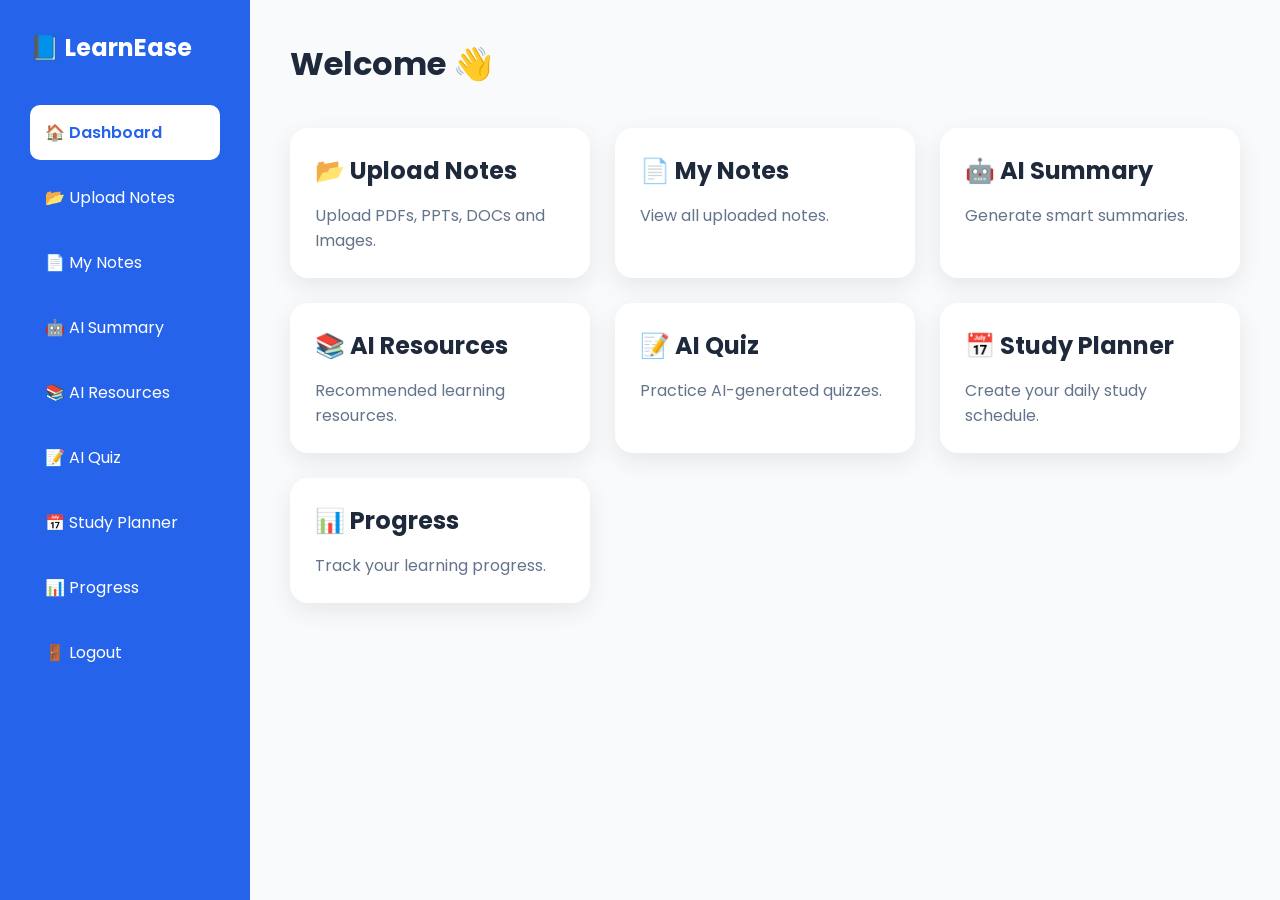
==== frontend/dashboard.html @ 3a9b4883 "Created Sign Up,Login,upload notes and my notes features" ====
<!DOCTYPE html>
<html lang="en">

<head>

    <meta charset="UTF-8">

    <meta name="viewport"
          content="width=device-width, initial-scale=1.0">

    <title>Dashboard | LearnEase</title>

    <link href="https://fonts.googleapis.com/css2?family=Poppins:wght@300;400;500;600;700&display=swap"
          rel="stylesheet">

    <link rel="stylesheet"
          href="css/style.css">

    <link rel="stylesheet"
          href="css/dashboard.css">

</head>

<body>

<div class="dashboard">

    <!-- Sidebar -->

    <aside class="sidebar">

        <h2>📘 LearnEase</h2>

        <ul>

            <li class="active">🏠 Dashboard</li>

            <li>📂 Upload Notes</li>

            <li>📄 My Notes</li>

            <li>🤖 AI Summary</li>

            <li>📚 AI Resources</li>

            <li>📝 AI Quiz</li>

            <li>📅 Study Planner</li>

            <li>📊 Progress</li>

            <li id="logout">🚪 Logout</li>

        </ul>

    </aside>

    <!-- Main Content -->

    <main class="main-content">

        <div class="topbar">

            <h1 id="welcomeText">
                Welcome 👋
            </h1>

        </div>

        <div class="cards">

            <div
class="dashboard-card"
onclick="window.location.href='upload.html'">

    <h2>📂 Upload Notes</h2>

    <p>Upload PDFs, PPTs, DOCs and Images.</p>

</div>

            <div class="dashboard-card"
     onclick="window.location.href='my-notes.html'">

    <h2>📄 My Notes</h2>

    <p>View all uploaded notes.</p>

</div>

            <div class="dashboard-card">

                <h2>🤖 AI Summary</h2>

                <p>Generate smart summaries.</p>

            </div>

            <div class="dashboard-card">

                <h2>📚 AI Resources</h2>

                <p>Recommended learning resources.</p>

            </div>

            <div class="dashboard-card">

                <h2>📝 AI Quiz</h2>

                <p>Practice AI-generated quizzes.</p>

            </div>

            <div class="dashboard-card">

                <h2>📅 Study Planner</h2>

                <p>Create your daily study schedule.</p>

            </div>

            <div class="dashboard-card">

                <h2>📊 Progress</h2>

                <p>Track your learning progress.</p>

            </div>

        </div>

    </main>

</div>

<script src="js/dashboard.js"></script>

</body>

</html>
---- frontend/css/style.css ----
*{
    margin:0;
    padding:0;
    box-sizing:border-box;
    font-family:"Poppins",sans-serif;
}

body{
    background:#F8FAFC;
    color:#1E293B;
}

.container{
    width:90%;
    max-width:1200px;
    margin:auto;
}

.navbar{
    display:flex;
    justify-content:space-between;
    align-items:center;
    padding:20px 0;
}

.logo{
    font-size:28px;
    font-weight:700;
    color:#2563EB;
}

.nav-links{
    display:flex;
    gap:15px;
}

.btn{
    padding:12px 24px;
    border:none;
    border-radius:8px;
    cursor:pointer;
    font-size:16px;
    text-decoration:none;
    transition:.3s;
}

.btn-primary{
    background:#2563EB;
    color:white;
}

.btn-primary:hover{
    background:#1D4ED8;
}

.btn-outline{
    border:2px solid #2563EB;
    color:#2563EB;
    background:white;
}

.btn-outline:hover{
    background:#2563EB;
    color:white;
}

.hero{
    display:flex;
    justify-content:space-between;
    align-items:center;
    min-height:80vh;
}

.hero-text{
    width:50%;
}

.hero-text h1{
    font-size:52px;
    margin-bottom:20px;
}

.hero-text p{
    font-size:20px;
    color:#64748B;
    margin-bottom:30px;
    line-height:1.6;
}

.hero-image{
    width:45%;
}

.hero-image img{
    width:100%;
}

.features{
    display:grid;
    grid-template-columns:repeat(auto-fit,minmax(250px,1fr));
    gap:20px;
    margin:80px 0;
}

.card{
    background:white;
    border-radius:15px;
    padding:25px;
    box-shadow:0 5px 15px rgba(0,0,0,.08);
}

.card h3{
    margin-bottom:15px;
}

.card p{
    color:#64748B;
    line-height:1.6;
}
.auth-container{

    display:flex;

    justify-content:center;

    align-items:center;

    height:100vh;

}

.auth-card{

    width:420px;

    background:white;

    padding:40px;

    border-radius:20px;

    box-shadow:0 10px 30px rgba(0,0,0,.1);

}

.auth-card h1{

    text-align:center;

    color:#2563EB;

    margin-bottom:10px;

}

.auth-card h2{

    text-align:center;

    margin-bottom:30px;

}

.auth-card form{

    display:flex;

    flex-direction:column;

    gap:18px;

}

.auth-card input{

    padding:15px;

    border:1px solid #E2E8F0;

    border-radius:10px;

    font-size:16px;

}

.auth-card button{

    width:100%;

}

.auth-card p{

    margin-top:20px;

    text-align:center;

}

.auth-card a{

    color:#2563EB;

    text-decoration:none;

    font-weight:600;

}
.error{

    color:#EF4444;

    font-size:14px;

    margin-top:-12px;

    margin-bottom:6px;

    display:block;

}

.success{

    color:#16A34A;

    font-size:15px;

    text-align:center;

    margin-top:15px;

}
#message{

    margin-top:20px;

    text-align:center;

    font-weight:600;

    min-height:20px;

}
---- frontend/css/dashboard.css ----
.dashboard{

    display:flex;

    min-height:100vh;

}

.sidebar{

    width:250px;

    background:#2563EB;

    color:white;

    padding:30px;

}

.sidebar h2{

    margin-bottom:40px;

}

.sidebar ul{

    list-style:none;

}

.sidebar li{

    padding:15px;

    border-radius:10px;

    margin-bottom:10px;

    cursor:pointer;

    transition:.3s;

}

.sidebar li:hover{

    background:rgba(255,255,255,.15);

}

.active{

    background:white;

    color:#2563EB;

    font-weight:600;

}

.main-content{

    flex:1;

    padding:40px;

    background:#F8FAFC;

}

.topbar{

    margin-bottom:40px;

}

.cards{

    display:grid;

    grid-template-columns:repeat(auto-fit,minmax(250px,1fr));

    gap:25px;

}

.dashboard-card{

    background:white;

    border-radius:18px;

    padding:25px;

    box-shadow:0 8px 25px rgba(0,0,0,.08);

    transition:.3s;

    cursor:pointer;

}

.dashboard-card:hover{

    transform:translateY(-5px);

}

.dashboard-card h2{

    margin-bottom:15px;

}

.dashboard-card p{

    color:#64748B;

}
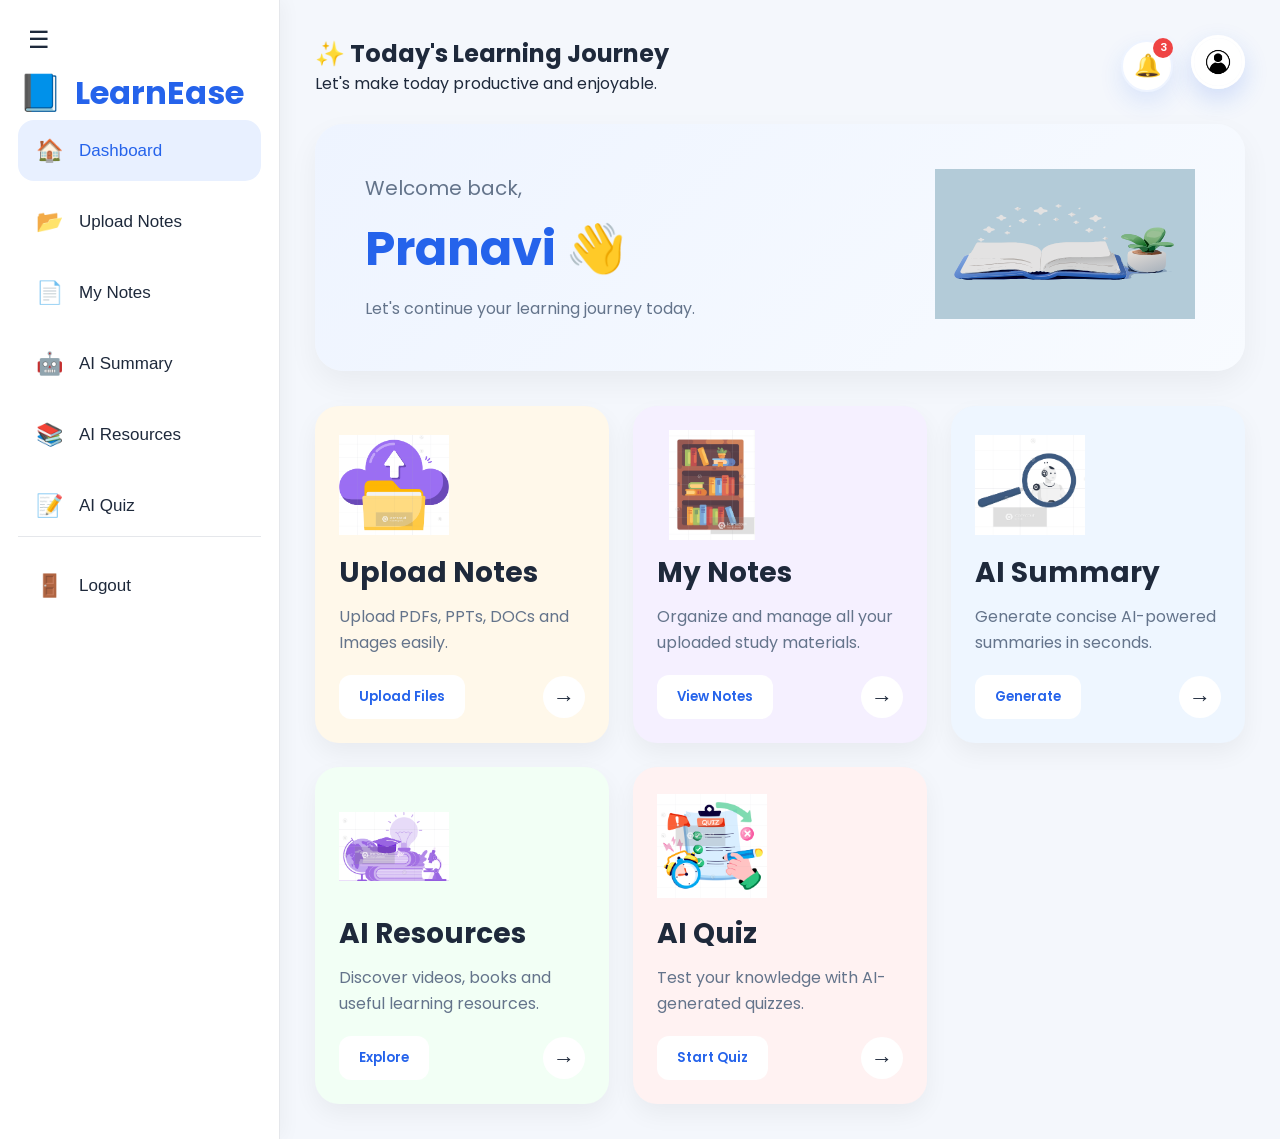
==== commit fd2453b8: "complete LearnEase AI dashboard" ====
--- a/frontend/dashboard.html
+++ b/frontend/dashboard.html
@@ -25,106 +25,397 @@
 
 <div class="dashboard">
 
-    <!-- Sidebar -->
+    <!-- ================= Sidebar ================= -->
 
     <aside class="sidebar">
 
-        <h2>📘 LearnEase</h2>
-
-        <ul>
-
-            <li class="active">🏠 Dashboard</li>
-
-            <li>📂 Upload Notes</li>
-
-            <li>📄 My Notes</li>
-
-            <li>🤖 AI Summary</li>
-
-            <li>📚 AI Resources</li>
-
-            <li>📝 AI Quiz</li>
-
-            <li>📅 Study Planner</li>
-
-            <li>📊 Progress</li>
-
-            <li id="logout">🚪 Logout</li>
-
-        </ul>
+        <div class="sidebar-top">
+
+            <div class="menu-toggle" id="menuToggle">
+                ☰
+            </div>
+
+            <div class="logo">
+
+    <span class="logo-icon">📘</span>
+
+    <span class="logo-text">
+        LearnEase
+    </span>
+
+</div>
+
+        </div>
+
+        <nav class="sidebar-menu">
+
+            <div class="menu-item active"
+                 onclick="window.location.href='dashboard.html'">
+
+                <span class="menu-icon">🏠</span>
+
+                <span class="menu-text">
+                    Dashboard
+                </span>
+
+            </div>
+
+            <div class="menu-item"
+                 onclick="window.location.href='upload.html'">
+
+                <span class="menu-icon">📂</span>
+
+                <span class="menu-text">
+                    Upload Notes
+                </span>
+
+            </div>
+
+            <div class="menu-item"
+                 onclick="window.location.href='my-notes.html'">
+
+                <span class="menu-icon">📄</span>
+
+                <span class="menu-text">
+                    My Notes
+                </span>
+
+            </div>
+
+            <div class="menu-item"
+                 onclick="window.location.href='ai-summary.html'">
+
+                <span class="menu-icon">🤖</span>
+
+                <span class="menu-text">
+                    AI Summary
+                </span>
+
+            </div>
+
+            <div class="menu-item"
+                 onclick="window.location.href='resources.html'">
+
+                <span class="menu-icon">📚</span>
+
+                <span class="menu-text">
+                    AI Resources
+                </span>
+
+            </div>
+
+            <div class="menu-item"
+                 onclick="window.location.href='quiz.html'">
+
+                <span class="menu-icon">📝</span>
+
+                <span class="menu-text">
+                    AI Quiz
+                </span>
+
+            </div>
+
+        </nav>
+
+        <div class="logout-section">
+
+            <div class="menu-item logout" id="sidebarLogout">
+
+    <span class="menu-icon">🚪</span>
+
+    <span class="menu-text">Logout</span>
+
+</div>
+
+        </div>
 
     </aside>
 
-    <!-- Main Content -->
+    <!-- ================= Main ================= -->
 
     <main class="main-content">
 
-        <div class="topbar">
-
-            <h1 id="welcomeText">
-                Welcome 👋
-            </h1>
-
-        </div>
-
-        <div class="cards">
-
-            <div
-class="dashboard-card"
-onclick="window.location.href='upload.html'">
-
-    <h2>📂 Upload Notes</h2>
-
-    <p>Upload PDFs, PPTs, DOCs and Images.</p>
-
-</div>
-
-            <div class="dashboard-card"
-     onclick="window.location.href='my-notes.html'">
-
-    <h2>📄 My Notes</h2>
-
-    <p>View all uploaded notes.</p>
-
-</div>
-
-            <div class="dashboard-card">
-
-                <h2>🤖 AI Summary</h2>
-
-                <p>Generate smart summaries.</p>
-
-            </div>
-
-            <div class="dashboard-card">
-
-                <h2>📚 AI Resources</h2>
-
-                <p>Recommended learning resources.</p>
-
-            </div>
-
-            <div class="dashboard-card">
-
-                <h2>📝 AI Quiz</h2>
-
-                <p>Practice AI-generated quizzes.</p>
-
-            </div>
-
-            <div class="dashboard-card">
-
-                <h2>📅 Study Planner</h2>
-
-                <p>Create your daily study schedule.</p>
-
-            </div>
-
-            <div class="dashboard-card">
-
-                <h2>📊 Progress</h2>
-
-                <p>Track your learning progress.</p>
+        <!-- Top Navigation -->
+
+        <div class="top-navbar">
+
+            <div class="top-left">
+
+              <h2>
+    ✨ Today's Learning Journey
+</h2>
+
+<p>
+    Let's make today productive and enjoyable.
+</p>
+
+            </div>
+
+            <div class="top-right">
+
+<div class="notification-container">
+
+    <div class="notification" id="notificationBtn">
+
+        🔔
+
+        <span class="notification-badge">3</span>
+
+    </div>
+
+    <div class="notification-dropdown" id="notificationDropdown">
+
+        <h3>🔔 Notifications</h3>
+
+        <div class="notification-item">
+
+            <strong>📂 Upload Complete</strong>
+
+            <p>Your notes were uploaded successfully.</p>
+
+            <small>2 min ago</small>
+
+        </div>
+
+        <div class="notification-item">
+
+            <strong>🤖 AI Summary</strong>
+
+            <p>Your summary has been generated.</p>
+
+            <small>10 min ago</small>
+
+        </div>
+
+        <div class="notification-item">
+
+            <strong>📚 Welcome</strong>
+
+            <p>Welcome to LearnEase!</p>
+
+            <small>Today</small>
+
+        </div>
+
+    </div>
+
+</div>
+
+    <div class="profile-container">
+
+        <img src="images/profile.jpg"
+             class="profile-image"
+             id="profileBtn"
+             alt="Profile">
+
+        <div class="profile-dropdown" id="profileDropdown">
+
+            <div class="profile-header">
+
+                <img src="images/profile.jpg"
+                     class="dropdown-profile">
+
+                <h3 id="profileName">Pranavi</h3>
+
+                <p id="profileEmail">
+                    pranavi@gmail.com
+                </p>
+
+            </div>
+
+            <hr>
+
+            <div class="dropdown-item" id="myProfile">
+
+                👤 My Profile
+
+            </div>
+
+            <div class="dropdown-item" id="dropdownLogout">
+
+    🚪 Logout
+
+</div>
+
+        </div>
+
+    </div>
+
+</div>
+
+        </div>
+
+        <!-- Hero Banner -->
+
+        <div class="hero-banner">
+
+            <div class="hero-left">
+
+                <p class="hero-small">
+
+                    Welcome back,
+
+                </p>
+
+                <h1 id="welcomeText">
+
+                    Pranavi 👋
+
+                </h1>
+
+                <p class="hero-description">
+
+                    Let's continue your learning journey today.
+
+                </p>
+
+            </div>
+
+            <div class="hero-right">
+
+                <img src="images/hero-book.svg"
+                     alt="Hero">
+
+            </div>
+
+        </div>
+
+        <!-- Feature Cards will come here -->
+                 <!-- ================= Feature Cards ================= -->
+
+        <div class="cards-container">
+
+            <!-- Upload -->
+
+            <div class="feature-card upload-card"
+                 onclick="window.location.href='upload.html'">
+
+                <img src="images/upload.png"
+                     alt="Upload">
+
+                <h2>Upload Notes</h2>
+
+                <p>
+                    Upload PDFs, PPTs, DOCs and Images easily.
+                </p>
+
+                <div class="card-footer">
+
+                    <button>
+                        Upload Files
+                    </button>
+
+                    <span>→</span>
+
+                </div>
+
+            </div>
+
+
+            <!-- My Notes -->
+
+            <div class="feature-card notes-card"
+                 onclick="window.location.href='my-notes.html'">
+
+                <img src="images/notes.png"
+                     alt="Notes">
+
+                <h2>My Notes</h2>
+
+                <p>
+                    Organize and manage all your uploaded study materials.
+                </p>
+
+                <div class="card-footer">
+
+                    <button>
+                        View Notes
+                    </button>
+
+                    <span>→</span>
+
+                </div>
+
+            </div>
+
+
+            <!-- AI Summary -->
+
+            <div class="feature-card summary-card"
+                 onclick="window.location.href='ai-summary.html'">
+
+                <img src="images/robot.png"
+                     alt="Summary">
+
+                <h2>AI Summary</h2>
+
+                <p>
+                    Generate concise AI-powered summaries in seconds.
+                </p>
+
+                <div class="card-footer">
+
+                    <button>
+                        Generate
+                    </button>
+
+                    <span>→</span>
+
+                </div>
+
+            </div>
+
+
+            <!-- AI Resources -->
+
+            <div class="feature-card resources-card"
+                 onclick="window.location.href='resources.html'">
+
+                <img src="images/resources.png"
+                     alt="Resources">
+
+                <h2>AI Resources</h2>
+
+                <p>
+                    Discover videos, books and useful learning resources.
+                </p>
+
+                <div class="card-footer">
+
+                    <button>
+                        Explore
+                    </button>
+
+                    <span>→</span>
+
+                </div>
+
+            </div>
+
+
+            <!-- AI Quiz -->
+
+            <div class="feature-card quiz-card"
+                 onclick="window.location.href='quiz.html'">
+
+                <img src="images/quiz.png"
+                     alt="Quiz">
+
+                <h2>AI Quiz</h2>
+
+                <p>
+                    Test your knowledge with AI-generated quizzes.
+                </p>
+
+                <div class="card-footer">
+
+                    <button>
+                        Start Quiz
+                    </button>
+
+                    <span>→</span>
+
+                </div>
 
             </div>
 
@@ -138,4 +429,5 @@
 
 </body>
 
+
 </html>
--- a/frontend/css/dashboard.css
+++ b/frontend/css/dashboard.css
@@ -1,121 +1,679 @@
+/* LearnEase Dashboard V2 */
+
+/* ---------- Base ---------- */
+*{
+    margin:0;
+    padding:0;
+    box-sizing:border-box;
+}
+
+body{
+    font-family:'Poppins',sans-serif;
+    background:#F4F7FC;
+    color:#1E293B;
+}
+
 .dashboard{
-
-    display:flex;
-
+    display:flex;
     min-height:100vh;
-
-}
+}
+
+/* ---------- Sidebar ---------- */
 
 .sidebar{
-
-    width:250px;
-
+    width:280px;
+    background:#fff;
+    border-right:1px solid #E5E7EB;
+    display:flex;
+    flex-direction:column;
+    
+    padding:18px;
+    box-shadow:4px 0 18px rgba(0,0,0,.04);
+}
+
+.sidebar-top{
+    display:flex;
+    flex-direction:column;
+    gap:5px;
+}
+
+.menu-toggle{
+    width:42px;
+    height:42px;
+    display:flex;
+    justify-content:center;
+    align-items:center;
+    font-size:24px;
+    border-radius:12px;
+    cursor:pointer;
+    transition:.3s;
+    margin-bottom:0px;
+}
+
+.menu-toggle:hover{
+    background:#EEF4FF;
+}
+
+.logo{
+    display:flex;
+    align-items:center;
+    gap:12px;
+    margin-bottom:0px;
+}
+
+.logo-image{
+    width:42px;
+    height:42px;
+    object-fit:contain;
+}
+
+.logo-icon{
+    font-size:36px;
+}
+
+.logo-text{
+    font-size:32px;
+    font-weight:700;
+    color:#2563EB;
+}
+
+.sidebar-menu{
+    display:flex;
+    flex-direction:column;
+    gap:10px;
+}
+
+.menu-item{
+    display:flex;
+    align-items:center;
+    gap:16px;
+    padding:14px 18px;
+    border-radius:16px;
+    cursor:pointer;
+    transition:.25s;
+}
+
+.menu-item:hover{
+    background:#F3F7FF;
+}
+
+.menu-icon{
+    font-size:22px;
+}
+
+.menu-text{
+    font-size:17px;
+    font-weight:500;
+}
+
+.active{
+    background:#E8F0FF;
+    color:#2563EB;
+    font-weight:600;
+}
+
+.logout-section{
+    border-top:1px solid #E5E7EB;
+    padding-top:18px;
+}
+
+/* ---------- Main ---------- */
+
+.main-content{
+    flex:1;
+    padding:35px;
+}
+
+.top-navbar{
+    display:flex;
+    justify-content:space-between;
+    align-items:center;
+    margin-bottom:28px;
+}
+
+.good-text{
+    color:#64748B;
+    font-weight:500;
+}
+
+.top-right{
+    display:flex;
+    align-items:center;
+    gap:18px;
+}
+
+.notification{
+
+    width:52px;
+
+    height:52px;
+
+    background:#FFFFFF;
+
+    border-radius:50%;
+
+    display:flex;
+
+    justify-content:center;
+
+    align-items:center;
+
+    box-shadow:0 10px 25px rgba(37,99,235,.12);
+
+    border:2px solid #EEF4FF;
+
+    font-size:22px;
+
+    cursor:pointer;
+
+    transition:.3s;
+
+}
+
+.notification:hover{
+
+    transform:translateY(-3px);
+
+    box-shadow:0 18px 35px rgba(37,99,235,.20);
+
+}
+
+.profile-image{
+
+    width:54px;
+
+    height:54px;
+
+    border-radius:50%;
+
+    object-fit:cover;
+
+    border:3px solid white;
+
+    box-shadow:0 10px 25px rgba(37,99,235,.18);
+
+    cursor:pointer;
+
+    transition:.3s;
+
+}
+
+.profile-image:hover{
+
+    transform:scale(1.08);
+
+}
+
+/* ---------- Hero ---------- */
+
+.hero-banner{
+    display:flex;
+    justify-content:space-between;
+    align-items:center;
+    background:linear-gradient(135deg,#EEF4FF,#F8FBFF);
+    border-radius:28px;
+    padding:45px 50px;
+    box-shadow:0 12px 30px rgba(0,0,0,.05);
+    margin-bottom:35px;
+}
+
+.hero-small{
+    font-size:20px;
+    color:#64748B;
+}
+
+.hero-left h1{
+    font-size:48px;
+    color:#2563EB;
+    margin:10px 0;
+}
+
+.hero-description{
+    color:#64748B;
+    max-width:420px;
+    line-height:1.7;
+}
+
+.hero-right img{
+    width:260px;
+    animation:float 4s ease-in-out infinite;
+}
+
+@keyframes float{
+    50%{transform:translateY(-8px);}
+}
+
+/* ---------- Cards ---------- */
+
+.cards-container{
+    display:grid;
+    grid-template-columns:repeat(3,1fr);
+    gap:24px;
+}
+
+.feature-card{
+    border-radius:24px;
+    padding:24px;
+    min-height:250px;
+    display:flex;
+    flex-direction:column;
+    justify-content:space-between;
+    box-shadow:0 10px 24px rgba(0,0,0,.05);
+    transition:.3s;
+}
+
+.feature-card:hover{
+    transform:translateY(-8px);
+    box-shadow:0 20px 35px rgba(37,99,235,.15);
+}
+
+.upload-card{background:#FFF8EA;}
+.notes-card{background:#F5F0FF;}
+.summary-card{background:#EEF6FF;}
+.resources-card{
+    background:#F2FFF5;
+    
+}
+.quiz-card{background:#FFF2F2;}
+
+.feature-card img{
+    width:110px;
+    height:110px;
+    object-fit:contain;
+    margin-bottom:12px;
+    transition:.3s;
+}
+
+.feature-card:hover img{
+    transform:scale(1.08);
+}
+
+.feature-card h2{
+    font-size:28px;
+    margin-bottom:10px;
+}
+
+.feature-card p{
+    color:#64748B;
+    line-height:1.6;
+}
+
+.card-footer{
+    margin-top:20px;
+    display:flex;
+    justify-content:space-between;
+    align-items:center;
+}
+
+.card-footer button{
+    border:none;
+    background:#fff;
+    color:#2563EB;
+    border-radius:12px;
+    padding:12px 20px;
+    font-weight:600;
+    cursor:pointer;
+    transition:.3s;
+}
+
+.card-footer button:hover{
     background:#2563EB;
+    color:#fff;
+}
+
+.card-footer span{
+    width:42px;
+    height:42px;
+    border-radius:50%;
+    background:#fff;
+    display:flex;
+    justify-content:center;
+    align-items:center;
+    font-size:22px;
+    transition:.3s;
+}
+
+.feature-card:hover .card-footer span{
+    transform:translateX(5px);
+    background:#2563EB;
+    color:#fff;
+}
+
+/* ---------- Responsive ---------- */
+
+@media(max-width:1200px){
+    .cards-container{
+        grid-template-columns:repeat(2,1fr);
+    }
+    .resources-card{
+        grid-column:auto;
+    }
+}
+
+@media(max-width:900px){
+    .hero-banner{
+        flex-direction:column;
+        text-align:center;
+        gap:24px;
+    }
+}
+
+@media(max-width:768px){
+    .sidebar{
+        display:none;
+    }
+
+    .main-content{
+        padding:20px;
+    }
+
+    .cards-container{
+        grid-template-columns:1fr;
+    }
+
+    .hero-left h1{
+        font-size:38px;
+    }
+
+    .hero-right img{
+        width:190px;
+    }
+}
+/* Paste this at the very bottom of dashboard.css */
+
+/* When collapsed, narrow the sidebar and hide text links */
+.dashboard.collapsed .sidebar {
+    width: 80px;
+    padding: 18px 10px;
+}
+
+/* Hide all text labels */
+.dashboard.collapsed .sidebar .menu-text,
+.dashboard.collapsed .sidebar .logo-text {
+    display: none;
+}
+
+/* Center items and icons in the collapsed state */
+.dashboard.collapsed .sidebar .menu-item,
+.dashboard.collapsed .sidebar .logo {
+    justify-content: center;
+    padding: 14px 0;
+    gap: 0;
+}
+/* ===========================
+   Profile Dropdown
+=========================== */
+
+.profile-container{
+
+    position:relative;
+
+    cursor:pointer;
+
+}
+
+.profile-dropdown{
+
+    position:absolute;
+
+    top:65px;
+
+    right:0;
+
+    width:260px;
+
+    background:#fff;
+
+    border-radius:18px;
+
+    box-shadow:0 15px 40px rgba(0,0,0,.12);
+
+    padding:18px;
+
+    display:none;
+
+    z-index:1000;
+
+    animation:fadeIn .25s ease;
+
+}
+
+.profile-dropdown.show{
+
+    display:block;
+
+}
+
+.profile-header{
+
+    text-align:center;
+
+    margin-bottom:15px;
+
+}
+
+.dropdown-profile{
+
+    width:70px;
+
+    height:70px;
+
+    border-radius:50%;
+
+    object-fit:cover;
+
+    margin-bottom:10px;
+
+}
+
+.profile-header h3{
+
+    font-size:20px;
+
+    margin:0;
+
+    color:#1E293B;
+
+}
+
+.profile-header p{
+
+    margin-top:6px;
+
+    color:#64748B;
+
+    font-size:14px;
+
+}
+
+.profile-dropdown hr{
+
+    border:none;
+
+    border-top:1px solid #E5E7EB;
+
+    margin:15px 0;
+
+}
+
+.dropdown-item{
+
+    padding:12px 15px;
+
+    border-radius:10px;
+
+    cursor:pointer;
+
+    transition:.3s;
+
+    font-size:15px;
+
+    font-weight:500;
+
+}
+
+.dropdown-item:hover{
+
+    background:#EEF4FF;
+
+    color:#2563EB;
+
+}
+
+@keyframes fadeIn{
+
+    from{
+
+        opacity:0;
+
+        transform:translateY(-10px);
+
+    }
+
+    to{
+
+        opacity:1;
+
+        transform:translateY(0);
+
+    }
+
+}
+.notification{
+
+    position:relative;
+
+}
+
+.notification-badge{
+
+    position:absolute;
+
+    top:-4px;
+
+    right:-2px;
+
+    width:20px;
+
+    height:20px;
+
+    border-radius:50%;
+
+    background:#EF4444;
 
     color:white;
 
-    padding:30px;
-
-}
-
-.sidebar h2{
-
-    margin-bottom:40px;
-
-}
-
-.sidebar ul{
-
-    list-style:none;
-
-}
-
-.sidebar li{
+    font-size:11px;
+
+    font-weight:600;
+
+    display:flex;
+
+    justify-content:center;
+
+    align-items:center;
+
+}
+/* ===========================
+   Notification Dropdown
+=========================== */
+
+.notification-container{
+
+    position:relative;
+
+}
+
+.notification-dropdown{
+
+    position:absolute;
+
+    top:70px;
+
+    right:0;
+
+    width:320px;
+
+    background:#FFFFFF;
+
+    border-radius:18px;
+
+    box-shadow:0 15px 40px rgba(0,0,0,.12);
+
+    padding:20px;
+
+    display:none;
+
+    z-index:1000;
+
+    animation:fadeIn .25s ease;
+
+}
+
+.notification-dropdown.show{
+
+    display:block;
+
+}
+
+.notification-dropdown h3{
+
+    margin:0 0 15px;
+
+    font-size:20px;
+
+    color:#1E293B;
+
+}
+
+.notification-item{
 
     padding:15px;
 
-    border-radius:10px;
-
-    margin-bottom:10px;
-
-    cursor:pointer;
-
-    transition:.3s;
-
-}
-
-.sidebar li:hover{
-
-    background:rgba(255,255,255,.15);
-
-}
-
-.active{
-
-    background:white;
-
-    color:#2563EB;
-
-    font-weight:600;
-
-}
-
-.main-content{
-
-    flex:1;
-
-    padding:40px;
+    border-radius:12px;
+
+    margin-bottom:12px;
 
     background:#F8FAFC;
 
-}
-
-.topbar{
-
-    margin-bottom:40px;
-
-}
-
-.cards{
-
-    display:grid;
-
-    grid-template-columns:repeat(auto-fit,minmax(250px,1fr));
-
-    gap:25px;
-
-}
-
-.dashboard-card{
-
-    background:white;
-
-    border-radius:18px;
-
-    padding:25px;
-
-    box-shadow:0 8px 25px rgba(0,0,0,.08);
-
-    transition:.3s;
-
-    cursor:pointer;
-
-}
-
-.dashboard-card:hover{
-
-    transform:translateY(-5px);
-
-}
-
-.dashboard-card h2{
-
-    margin-bottom:15px;
-
-}
-
-.dashboard-card p{
+    transition:.3s;
+
+    cursor:pointer;
+
+}
+
+.notification-item:hover{
+
+    background:#EEF4FF;
+
+}
+
+.notification-item strong{
+
+    display:block;
+
+    color:#1E293B;
+
+    font-size:15px;
+
+}
+
+.notification-item p{
+
+    margin:6px 0;
 
     color:#64748B;
 
+    font-size:14px;
+
+    line-height:1.5;
+
+}
+
+.notification-item small{
+
+    color:#94A3B8;
+
+    font-size:12px;
+
 }
